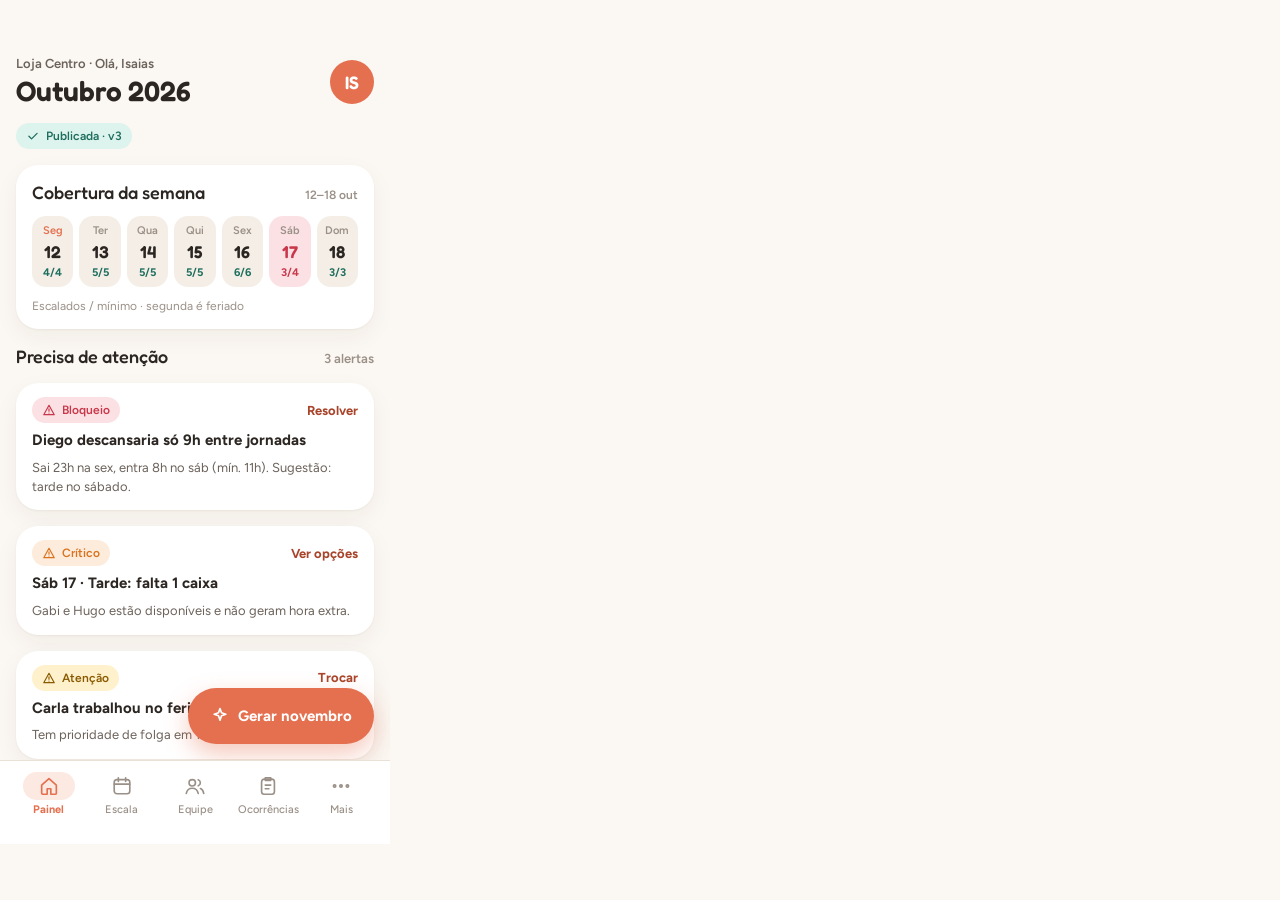
==== docs/design/mockups/Main.dc.html @ b821f692 "docs: mockups das telas (direção suave e amigável) Co-Authored-By: Claude Opus 5 <noreply@anthropic." ====
<!doctype html>
<html>
<head>
  <meta charset="utf-8">
  <script src="./support.js"></script>
</head>
<body>
<x-dc>
<helmet>
  <link rel="preconnect" href="https://fonts.googleapis.com">
  <link rel="stylesheet" href="https://fonts.googleapis.com/css2?family=Figtree:wght@400;500;600;700&amp;family=Fredoka:wght@500;600&amp;display=swap">
  <style>
    body { margin: 0; background: #FBF7F2; font-family: 'Figtree', 'Segoe UI', system-ui, sans-serif; color: #2B2622; -webkit-font-smoothing: antialiased; }
    a { color: #A9442A; } a:hover { color: #E4704F; }
    * { box-sizing: border-box; }
    p, h1, h2, h3 { margin: 0; text-wrap: pretty; }
  </style>
</helmet>
<div style="position: relative; width: 390px; height: 844px; overflow: hidden; background: #FBF7F2; display: flex; flex-direction: column;">

<div style="flex: 1 1 auto; padding: 56px 16px 110px; display: flex; flex-direction: column; gap: 16px;">
  <div style="display: flex; align-items: center; justify-content: space-between; gap: 12px;">
    <div style="display: flex; flex-direction: column; gap: 4px;">
      <span style="font-size: 13px; font-weight: 600; color: #6B625A;">Loja Centro · Olá, Isaias</span>
      <h1 style="font-family: 'Fredoka', 'Trebuchet MS', system-ui, sans-serif; font-weight: 600; font-size: 28px; line-height: 1.15; letter-spacing: -0.2px; ">Outubro 2026</h1>
    </div>
    <div style="width: 44px; height: 44px; flex: none; border-radius: 22px; background: #E4704F; color: #FFFFFF; display: flex; align-items: center; justify-content: center; font-family: 'Fredoka', 'Trebuchet MS', system-ui, sans-serif; font-weight: 600; font-size: 18px;">IS</div>
  </div>
  <div style="display: flex; gap: 8px;">
    <span style="display: inline-flex; align-items: center; gap: 6px; height: 26px; padding: 0 10px; border-radius: 13px; background: #DDF3EE; color: #1E6E5E; font-size: 12px; font-weight: 600; white-space: nowrap; "><svg width="14" height="14" viewBox="0 0 24 24" fill="none" stroke="#1E6E5E" stroke-width="2.2" stroke-linecap="round" stroke-linejoin="round"><path d="M5 12.5l4.5 4.5L19 7.5"></path></svg>Publicada · v3</span>
  </div>
  <div style="background: #FFFFFF; border-radius: 22px; padding: 16px; box-shadow: 0 1px 2px rgba(60, 40, 20, 0.05), 0 8px 24px rgba(60, 40, 20, 0.05); ">
    <div style="display: flex; flex-direction: column; gap: 12px;">
      <div style="display: flex; justify-content: space-between; align-items: baseline;">
        <h2 style="font-family: 'Fredoka', 'Trebuchet MS', system-ui, sans-serif; font-weight: 500; font-size: 18px; line-height: 1.25;">Cobertura da semana</h2>
        <span style="font-size: 12px; color: #9A9087; font-weight: 600;">12–18 out</span>
      </div>
      <div style="display: grid; grid-template-columns: repeat(7, minmax(0, 1fr)); gap: 6px;">
        <div style="display: flex; flex-direction: column; align-items: center; gap: 4px; padding: 8px 0; border-radius: 14px; background: #F4EEE6;">
          <span style="font-size: 11px; font-weight: 600; color: #E4704F;">Seg</span>
          <span style="font-family: 'Fredoka', 'Trebuchet MS', system-ui, sans-serif; font-weight: 600; font-size: 17px; color: #2B2622;">12</span>
          <span style="font-size: 11px; font-weight: 700; color: #1E6E5E;">4/4</span>
        </div><div style="display: flex; flex-direction: column; align-items: center; gap: 4px; padding: 8px 0; border-radius: 14px; background: #F4EEE6;">
          <span style="font-size: 11px; font-weight: 600; color: #9A9087;">Ter</span>
          <span style="font-family: 'Fredoka', 'Trebuchet MS', system-ui, sans-serif; font-weight: 600; font-size: 17px; color: #2B2622;">13</span>
          <span style="font-size: 11px; font-weight: 700; color: #1E6E5E;">5/5</span>
        </div><div style="display: flex; flex-direction: column; align-items: center; gap: 4px; padding: 8px 0; border-radius: 14px; background: #F4EEE6;">
          <span style="font-size: 11px; font-weight: 600; color: #9A9087;">Qua</span>
          <span style="font-family: 'Fredoka', 'Trebuchet MS', system-ui, sans-serif; font-weight: 600; font-size: 17px; color: #2B2622;">14</span>
          <span style="font-size: 11px; font-weight: 700; color: #1E6E5E;">5/5</span>
        </div><div style="display: flex; flex-direction: column; align-items: center; gap: 4px; padding: 8px 0; border-radius: 14px; background: #F4EEE6;">
          <span style="font-size: 11px; font-weight: 600; color: #9A9087;">Qui</span>
          <span style="font-family: 'Fredoka', 'Trebuchet MS', system-ui, sans-serif; font-weight: 600; font-size: 17px; color: #2B2622;">15</span>
          <span style="font-size: 11px; font-weight: 700; color: #1E6E5E;">5/5</span>
        </div><div style="display: flex; flex-direction: column; align-items: center; gap: 4px; padding: 8px 0; border-radius: 14px; background: #F4EEE6;">
          <span style="font-size: 11px; font-weight: 600; color: #9A9087;">Sex</span>
          <span style="font-family: 'Fredoka', 'Trebuchet MS', system-ui, sans-serif; font-weight: 600; font-size: 17px; color: #2B2622;">16</span>
          <span style="font-size: 11px; font-weight: 700; color: #1E6E5E;">6/6</span>
        </div><div style="display: flex; flex-direction: column; align-items: center; gap: 4px; padding: 8px 0; border-radius: 14px; background: #FCE1E4;">
          <span style="font-size: 11px; font-weight: 600; color: #9A9087;">Sáb</span>
          <span style="font-family: 'Fredoka', 'Trebuchet MS', system-ui, sans-serif; font-weight: 600; font-size: 17px; color: #C8374A;">17</span>
          <span style="font-size: 11px; font-weight: 700; color: #C8374A;">3/4</span>
        </div><div style="display: flex; flex-direction: column; align-items: center; gap: 4px; padding: 8px 0; border-radius: 14px; background: #F4EEE6;">
          <span style="font-size: 11px; font-weight: 600; color: #9A9087;">Dom</span>
          <span style="font-family: 'Fredoka', 'Trebuchet MS', system-ui, sans-serif; font-weight: 600; font-size: 17px; color: #2B2622;">18</span>
          <span style="font-size: 11px; font-weight: 700; color: #1E6E5E;">3/3</span>
        </div>
      </div>
      <span style="font-size: 12px; color: #9A9087;">Escalados / mínimo · segunda é feriado</span>
    </div></div>
  <div style="display: flex; justify-content: space-between; align-items: baseline;">
    <h2 style="font-family: 'Fredoka', 'Trebuchet MS', system-ui, sans-serif; font-weight: 500; font-size: 18px; line-height: 1.25;">Precisa de atenção</h2>
    <span style="font-size: 13px; font-weight: 600; color: #9A9087;">3 alertas</span>
  </div>
  <div style="background: #FFFFFF; border-radius: 22px; padding: 16px; box-shadow: 0 1px 2px rgba(60, 40, 20, 0.05), 0 8px 24px rgba(60, 40, 20, 0.05); padding: 14px 16px;">
  <div style="display: flex; flex-direction: column; gap: 8px;">
    <div style="display: flex; align-items: center; justify-content: space-between; gap: 8px;">
      <span style="display: inline-flex; align-items: center; gap: 6px; height: 26px; padding: 0 10px; border-radius: 13px; background: #FCE1E4; color: #C8374A; font-size: 12px; font-weight: 600; white-space: nowrap; "><svg width="14" height="14" viewBox="0 0 24 24" fill="none" stroke="#C8374A" stroke-width="2" stroke-linecap="round" stroke-linejoin="round"><path d="M12 4l9 16H3z"></path><path d="M12 10v4M12 17.2v.1"></path></svg>Bloqueio</span>
      <span style="font-size: 13px; font-weight: 700; color: #A9442A;">Resolver</span>
    </div>
    <p style="font-weight: 700; font-size: 15px; line-height: 1.3;">Diego descansaria só 9h entre jornadas</p>
    <p style="font-size: 13px; line-height: 1.45; color: #6B625A;">Sai 23h na sex, entra 8h no sáb (mín. 11h). Sugestão: tarde no sábado.</p>
  </div></div>
  <div style="background: #FFFFFF; border-radius: 22px; padding: 16px; box-shadow: 0 1px 2px rgba(60, 40, 20, 0.05), 0 8px 24px rgba(60, 40, 20, 0.05); padding: 14px 16px;">
  <div style="display: flex; flex-direction: column; gap: 8px;">
    <div style="display: flex; align-items: center; justify-content: space-between; gap: 8px;">
      <span style="display: inline-flex; align-items: center; gap: 6px; height: 26px; padding: 0 10px; border-radius: 13px; background: #FDEBDB; color: #D9731F; font-size: 12px; font-weight: 600; white-space: nowrap; "><svg width="14" height="14" viewBox="0 0 24 24" fill="none" stroke="#D9731F" stroke-width="2" stroke-linecap="round" stroke-linejoin="round"><path d="M12 4l9 16H3z"></path><path d="M12 10v4M12 17.2v.1"></path></svg>Crítico</span>
      <span style="font-size: 13px; font-weight: 700; color: #A9442A;">Ver opções</span>
    </div>
    <p style="font-weight: 700; font-size: 15px; line-height: 1.3;">Sáb 17 · Tarde: falta 1 caixa</p>
    <p style="font-size: 13px; line-height: 1.45; color: #6B625A;">Gabi e Hugo estão disponíveis e não geram hora extra.</p>
  </div></div>
  <div style="background: #FFFFFF; border-radius: 22px; padding: 16px; box-shadow: 0 1px 2px rgba(60, 40, 20, 0.05), 0 8px 24px rgba(60, 40, 20, 0.05); padding: 14px 16px;">
  <div style="display: flex; flex-direction: column; gap: 8px;">
    <div style="display: flex; align-items: center; justify-content: space-between; gap: 8px;">
      <span style="display: inline-flex; align-items: center; gap: 6px; height: 26px; padding: 0 10px; border-radius: 13px; background: #FFF1CC; color: #8A5A00; font-size: 12px; font-weight: 600; white-space: nowrap; "><svg width="14" height="14" viewBox="0 0 24 24" fill="none" stroke="#8A5A00" stroke-width="2" stroke-linecap="round" stroke-linejoin="round"><path d="M12 4l9 16H3z"></path><path d="M12 10v4M12 17.2v.1"></path></svg>Atenção</span>
      <span style="font-size: 13px; font-weight: 700; color: #A9442A;">Trocar</span>
    </div>
    <p style="font-weight: 700; font-size: 15px; line-height: 1.3;">Carla trabalhou no feriado de 7/9</p>
    <p style="font-size: 13px; line-height: 1.45; color: #6B625A;">Tem prioridade de folga em 12/10, mas está escalada.</p>
  </div></div>
</div>
<div style="position: absolute; right: 16px; bottom: 100px; height: 56px; padding: 0 22px; border-radius: 28px; background: #E4704F; color: #FFFFFF; display: flex; align-items: center; gap: 8px; font-weight: 700; font-size: 15px; box-shadow: 0 10px 24px rgba(228, 112, 79, 0.38);"><svg width="20" height="20" viewBox="0 0 24 24" fill="none" stroke="#FFFFFF" stroke-width="2" stroke-linecap="round" stroke-linejoin="round"><path d="M12 3l1.8 5.2L19 10l-5.2 1.8L12 17l-1.8-5.2L5 10l5.2-1.8z"></path></svg>Gerar novembro</div>
<nav style="position: absolute; left: 0; right: 0; bottom: 0; height: 84px; padding: 8px 12px 26px; background: #FFFFFF; border-top: 1px solid #E9E1D6; display: flex; justify-content: space-between; align-items: stretch;">
  <div style="flex: 1 1 0; min-height: 48px; display: flex; flex-direction: column; align-items: center; justify-content: center; gap: 3px; color: #E4704F;">
    <div style="width: 52px; height: 28px; border-radius: 14px; display: flex; align-items: center; justify-content: center; background: #FCE9E2;"><svg width="22" height="22" viewBox="0 0 24 24" fill="none" stroke="currentColor" stroke-width="1.8" stroke-linecap="round" stroke-linejoin="round"><path d="M4 11l8-7 8 7v8.5a1.5 1.5 0 0 1-1.5 1.5H14v-6h-4v6H5.5A1.5 1.5 0 0 1 4 19.5z"></path></svg></div>
    <span style="font-size: 11px; font-weight: 700;">Painel</span>
  </div>
  <div style="flex: 1 1 0; min-height: 48px; display: flex; flex-direction: column; align-items: center; justify-content: center; gap: 3px; color: #9A9087;">
    <div style="width: 52px; height: 28px; border-radius: 14px; display: flex; align-items: center; justify-content: center; background: transparent;"><svg width="22" height="22" viewBox="0 0 24 24" fill="none" stroke="currentColor" stroke-width="1.8" stroke-linecap="round" stroke-linejoin="round"><rect x="3.5" y="5" width="17" height="15.5" rx="3"></rect><path d="M3.5 10h17M8 3v4M16 3v4"></path></svg></div>
    <span style="font-size: 11px; font-weight: 500;">Escala</span>
  </div>
  <div style="flex: 1 1 0; min-height: 48px; display: flex; flex-direction: column; align-items: center; justify-content: center; gap: 3px; color: #9A9087;">
    <div style="width: 52px; height: 28px; border-radius: 14px; display: flex; align-items: center; justify-content: center; background: transparent;"><svg width="22" height="22" viewBox="0 0 24 24" fill="none" stroke="currentColor" stroke-width="1.8" stroke-linecap="round" stroke-linejoin="round"><circle cx="9" cy="8.5" r="3.5"></circle><path d="M2.5 20c.8-3.6 3.3-5.5 6.5-5.5s5.7 1.9 6.5 5.5"></path><path d="M15.5 5.2a3.5 3.5 0 0 1 0 6.6M18 14.8c1.8.7 3 2.4 3.5 5.2"></path></svg></div>
    <span style="font-size: 11px; font-weight: 500;">Equipe</span>
  </div>
  <div style="flex: 1 1 0; min-height: 48px; display: flex; flex-direction: column; align-items: center; justify-content: center; gap: 3px; color: #9A9087;">
    <div style="width: 52px; height: 28px; border-radius: 14px; display: flex; align-items: center; justify-content: center; background: transparent;"><svg width="22" height="22" viewBox="0 0 24 24" fill="none" stroke="currentColor" stroke-width="1.8" stroke-linecap="round" stroke-linejoin="round"><rect x="5" y="4.5" width="14" height="16.5" rx="3"></rect><path d="M9 3h6v3H9zM9 11h6M9 15h4"></path></svg></div>
    <span style="font-size: 11px; font-weight: 500;">Ocorrências</span>
  </div>
  <div style="flex: 1 1 0; min-height: 48px; display: flex; flex-direction: column; align-items: center; justify-content: center; gap: 3px; color: #9A9087;">
    <div style="width: 52px; height: 28px; border-radius: 14px; display: flex; align-items: center; justify-content: center; background: transparent;"><svg width="22" height="22" viewBox="0 0 24 24" fill="none" stroke="currentColor" stroke-width="1.8" stroke-linecap="round" stroke-linejoin="round"><circle cx="5" cy="12" r="1.3"></circle><circle cx="12" cy="12" r="1.3"></circle><circle cx="19" cy="12" r="1.3"></circle></svg></div>
    <span style="font-size: 11px; font-weight: 500;">Mais</span>
  </div>
</nav>
</div>
</x-dc>

</body>
</html>
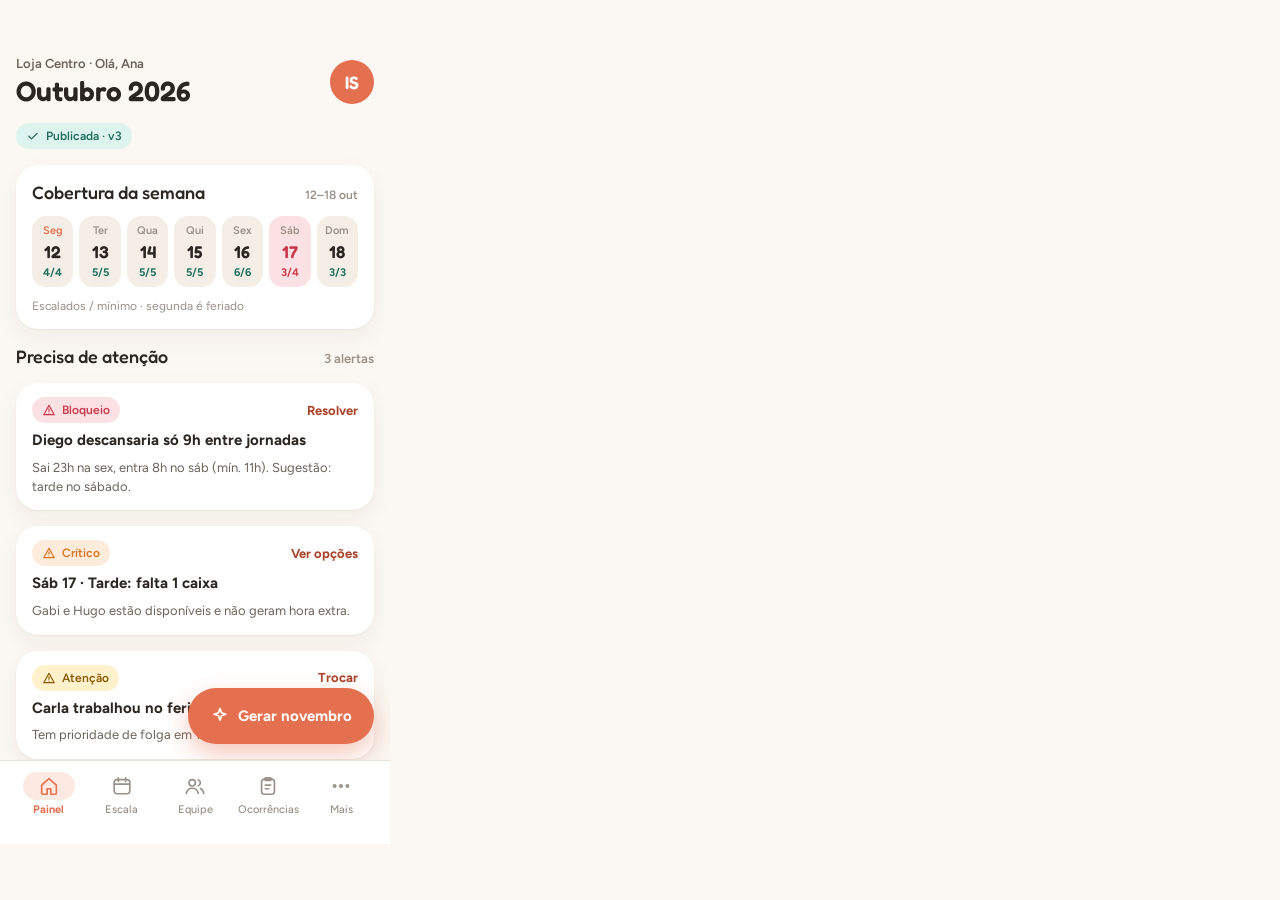
==== commit 3cf824e7: "chore: prepara o repositório para ser público Licença MIT, README atualizado, scripts executar*.bat," ====
--- a/docs/design/mockups/Main.dc.html
+++ b/docs/design/mockups/Main.dc.html
@@ -21,7 +21,7 @@
 <div style="flex: 1 1 auto; padding: 56px 16px 110px; display: flex; flex-direction: column; gap: 16px;">
   <div style="display: flex; align-items: center; justify-content: space-between; gap: 12px;">
     <div style="display: flex; flex-direction: column; gap: 4px;">
-      <span style="font-size: 13px; font-weight: 600; color: #6B625A;">Loja Centro · Olá, Isaias</span>
+      <span style="font-size: 13px; font-weight: 600; color: #6B625A;">Loja Centro · Olá, Ana</span>
       <h1 style="font-family: 'Fredoka', 'Trebuchet MS', system-ui, sans-serif; font-weight: 600; font-size: 28px; line-height: 1.15; letter-spacing: -0.2px; ">Outubro 2026</h1>
     </div>
     <div style="width: 44px; height: 44px; flex: none; border-radius: 22px; background: #E4704F; color: #FFFFFF; display: flex; align-items: center; justify-content: center; font-family: 'Fredoka', 'Trebuchet MS', system-ui, sans-serif; font-weight: 600; font-size: 18px;">IS</div>
